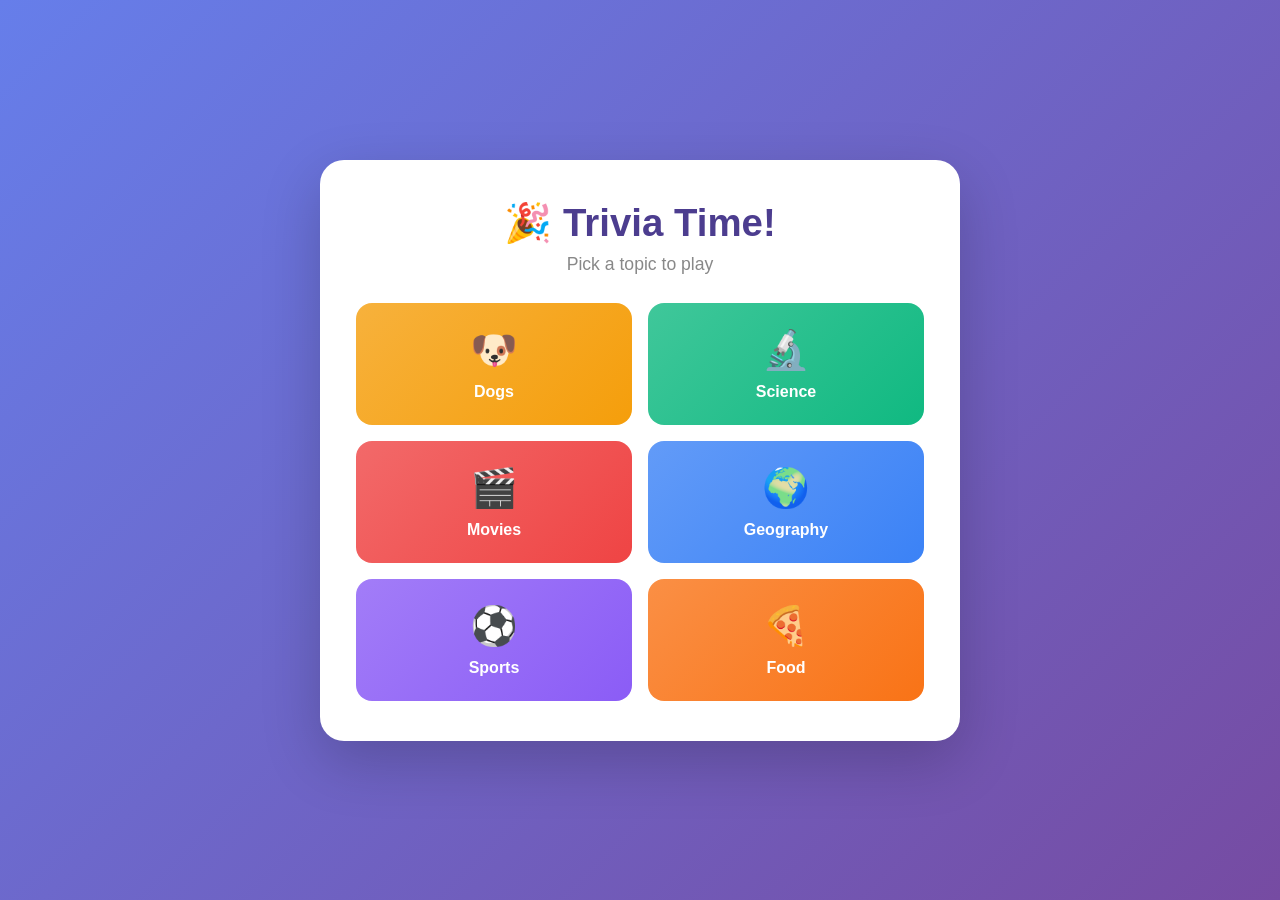
==== index.html @ 2eaff34d "Initial commit: trivia game with 6 topics including dogs" ====
<!DOCTYPE html>
<html lang="en">
<head>
  <meta charset="UTF-8" />
  <meta name="viewport" content="width=device-width, initial-scale=1.0" />
  <title>Trivia Time!</title>
  <link rel="stylesheet" href="style.css" />
</head>
<body>
  <div id="app">

    <!-- Screen: Topic Select -->
    <div id="screen-topics" class="screen active">
      <h1>🎉 Trivia Time!</h1>
      <p class="subtitle">Pick a topic to play</p>
      <div id="topic-grid"></div>
    </div>

    <!-- Screen: Question -->
    <div id="screen-question" class="screen">
      <div id="topic-badge"></div>
      <div id="progress-bar-wrap"><div id="progress-bar"></div></div>
      <p id="question-counter"></p>
      <h2 id="question-text"></h2>
      <div id="answers-grid"></div>
    </div>

    <!-- Screen: Results -->
    <div id="screen-results" class="screen">
      <div id="result-emoji"></div>
      <h2 id="result-title"></h2>
      <p id="result-score"></p>
      <p id="result-msg"></p>
      <button id="play-again-btn" onclick="goHome()">🏠 Pick Another Topic</button>
    </div>

  </div>
  <script src="game.js"></script>
</body>
</html>
---- style.css ----
* {
  box-sizing: border-box;
  margin: 0;
  padding: 0;
}

body {
  font-family: 'Segoe UI', Tahoma, Geneva, Verdana, sans-serif;
  background: linear-gradient(135deg, #667eea 0%, #764ba2 100%);
  min-height: 100vh;
  display: flex;
  align-items: center;
  justify-content: center;
  padding: 20px;
}

#app {
  width: 100%;
  max-width: 640px;
}

.screen {
  display: none;
  background: white;
  border-radius: 24px;
  padding: 40px 36px;
  box-shadow: 0 20px 60px rgba(0,0,0,0.2);
  animation: popIn 0.3s ease;
}

.screen.active {
  display: block;
}

@keyframes popIn {
  from { transform: scale(0.95); opacity: 0; }
  to   { transform: scale(1);    opacity: 1; }
}

/* ── Topic Select ── */
h1 {
  font-size: 2.4rem;
  text-align: center;
  color: #4c3d8f;
}

.subtitle {
  text-align: center;
  color: #888;
  margin: 8px 0 28px;
  font-size: 1.1rem;
}

#topic-grid {
  display: grid;
  grid-template-columns: 1fr 1fr;
  gap: 16px;
}

.topic-card {
  border: none;
  border-radius: 16px;
  padding: 24px 16px;
  font-size: 1rem;
  font-weight: 600;
  cursor: pointer;
  transition: transform 0.15s, box-shadow 0.15s;
  display: flex;
  flex-direction: column;
  align-items: center;
  gap: 10px;
  color: white;
}

.topic-card:hover {
  transform: translateY(-4px);
  box-shadow: 0 8px 24px rgba(0,0,0,0.15);
}

.topic-card .icon { font-size: 2.4rem; }

/* ── Question Screen ── */
#topic-badge {
  display: inline-block;
  background: #f0edff;
  color: #5a3fcf;
  font-weight: 700;
  font-size: 0.85rem;
  letter-spacing: 0.05em;
  text-transform: uppercase;
  border-radius: 999px;
  padding: 4px 14px;
  margin-bottom: 14px;
}

#progress-bar-wrap {
  background: #eee;
  border-radius: 999px;
  height: 8px;
  margin-bottom: 10px;
  overflow: hidden;
}

#progress-bar {
  height: 100%;
  background: linear-gradient(90deg, #667eea, #764ba2);
  border-radius: 999px;
  transition: width 0.4s ease;
}

#question-counter {
  text-align: right;
  color: #aaa;
  font-size: 0.85rem;
  margin-bottom: 18px;
}

#question-text {
  font-size: 1.35rem;
  color: #222;
  margin-bottom: 28px;
  line-height: 1.5;
}

#answers-grid {
  display: grid;
  grid-template-columns: 1fr 1fr;
  gap: 12px;
}

.answer-btn {
  border: 2px solid #e0e0e0;
  border-radius: 14px;
  padding: 18px 14px;
  font-size: 0.95rem;
  font-weight: 600;
  color: #333;
  background: #fafafa;
  cursor: pointer;
  transition: background 0.15s, border-color 0.15s, transform 0.1s;
  text-align: left;
  line-height: 1.4;
}

.answer-btn:hover:not(:disabled) {
  background: #f0edff;
  border-color: #a594f9;
  transform: scale(1.02);
}

.answer-btn.correct {
  background: #d4f5e0;
  border-color: #2ecc71;
  color: #166534;
}

.answer-btn.wrong {
  background: #fde8e8;
  border-color: #e74c3c;
  color: #991b1b;
}

.answer-btn:disabled { cursor: default; }

/* ── Results ── */
#screen-results {
  text-align: center;
}

#result-emoji {
  font-size: 5rem;
  margin-bottom: 16px;
}

#result-title {
  font-size: 2rem;
  color: #4c3d8f;
  margin-bottom: 10px;
}

#result-score {
  font-size: 1.4rem;
  font-weight: 700;
  color: #333;
  margin-bottom: 8px;
}

#result-msg {
  color: #777;
  margin-bottom: 32px;
  font-size: 1rem;
}

#play-again-btn {
  border: none;
  border-radius: 14px;
  padding: 16px 36px;
  font-size: 1.05rem;
  font-weight: 700;
  background: linear-gradient(135deg, #667eea, #764ba2);
  color: white;
  cursor: pointer;
  transition: transform 0.15s, box-shadow 0.15s;
}

#play-again-btn:hover {
  transform: translateY(-2px);
  box-shadow: 0 6px 20px rgba(102,126,234,0.4);
}
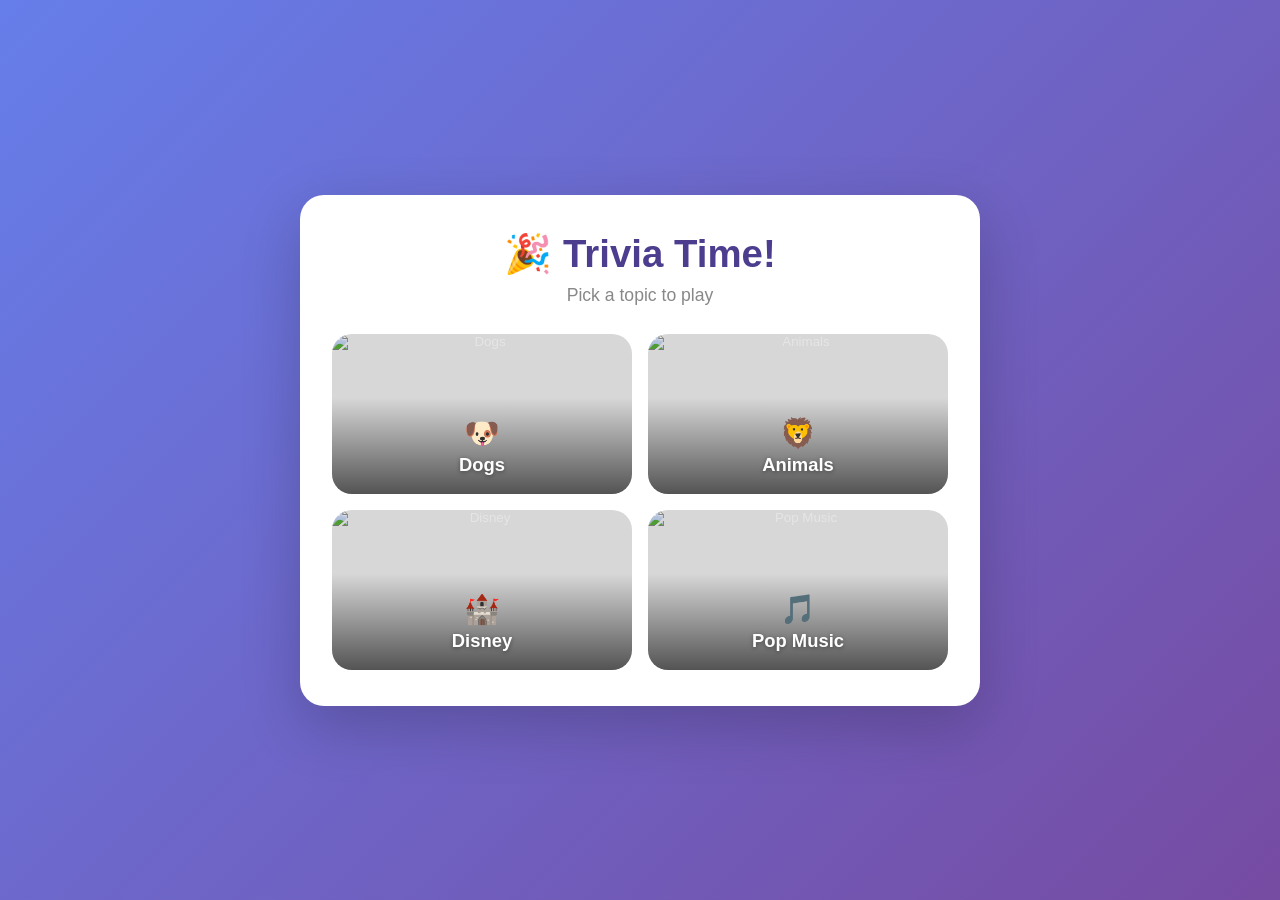
==== commit acdfcd61: "Add real images, 12 questions per topic, new topics: Animals, Disney, Pop Music" ====
--- a/index.html
+++ b/index.html
@@ -9,23 +9,24 @@
 <body>
   <div id="app">
 
-    <!-- Screen: Topic Select -->
     <div id="screen-topics" class="screen active">
       <h1>🎉 Trivia Time!</h1>
       <p class="subtitle">Pick a topic to play</p>
       <div id="topic-grid"></div>
     </div>
 
-    <!-- Screen: Question -->
     <div id="screen-question" class="screen">
       <div id="topic-badge"></div>
       <div id="progress-bar-wrap"><div id="progress-bar"></div></div>
       <p id="question-counter"></p>
+      <div id="question-image-wrap">
+        <img id="question-image" src="" alt="" />
+        <div id="image-placeholder">🔍</div>
+      </div>
       <h2 id="question-text"></h2>
       <div id="answers-grid"></div>
     </div>
 
-    <!-- Screen: Results -->
     <div id="screen-results" class="screen">
       <div id="result-emoji"></div>
       <h2 id="result-title"></h2>
--- a/style.css
+++ b/style.css
@@ -1,8 +1,4 @@
-* {
-  box-sizing: border-box;
-  margin: 0;
-  padding: 0;
-}
+* { box-sizing: border-box; margin: 0; padding: 0; }
 
 body {
   font-family: 'Segoe UI', Tahoma, Geneva, Verdana, sans-serif;
@@ -14,23 +10,17 @@
   padding: 20px;
 }
 
-#app {
-  width: 100%;
-  max-width: 640px;
-}
+#app { width: 100%; max-width: 680px; }
 
 .screen {
   display: none;
   background: white;
   border-radius: 24px;
-  padding: 40px 36px;
+  padding: 36px 32px;
   box-shadow: 0 20px 60px rgba(0,0,0,0.2);
   animation: popIn 0.3s ease;
 }
-
-.screen.active {
-  display: block;
-}
+.screen.active { display: block; }
 
 @keyframes popIn {
   from { transform: scale(0.95); opacity: 0; }
@@ -38,18 +28,8 @@
 }
 
 /* ── Topic Select ── */
-h1 {
-  font-size: 2.4rem;
-  text-align: center;
-  color: #4c3d8f;
-}
-
-.subtitle {
-  text-align: center;
-  color: #888;
-  margin: 8px 0 28px;
-  font-size: 1.1rem;
-}
+h1 { font-size: 2.4rem; text-align: center; color: #4c3d8f; }
+.subtitle { text-align: center; color: #888; margin: 8px 0 28px; font-size: 1.1rem; }
 
 #topic-grid {
   display: grid;
@@ -59,25 +39,48 @@
 
 .topic-card {
   border: none;
-  border-radius: 16px;
-  padding: 24px 16px;
-  font-size: 1rem;
-  font-weight: 600;
+  border-radius: 20px;
+  overflow: hidden;
   cursor: pointer;
   transition: transform 0.15s, box-shadow 0.15s;
+  position: relative;
+  height: 160px;
   display: flex;
   flex-direction: column;
   align-items: center;
-  gap: 10px;
+  justify-content: flex-end;
+  padding-bottom: 18px;
   color: white;
 }
+.topic-card:hover { transform: translateY(-4px); box-shadow: 0 10px 28px rgba(0,0,0,0.2); }
 
-.topic-card:hover {
-  transform: translateY(-4px);
-  box-shadow: 0 8px 24px rgba(0,0,0,0.15);
+.topic-card img {
+  position: absolute;
+  inset: 0;
+  width: 100%;
+  height: 100%;
+  object-fit: cover;
+  z-index: 0;
 }
-
-.topic-card .icon { font-size: 2.4rem; }
+.topic-card .overlay {
+  position: absolute;
+  inset: 0;
+  background: linear-gradient(to top, rgba(0,0,0,0.65) 0%, rgba(0,0,0,0.1) 60%);
+  z-index: 1;
+}
+.topic-card .card-label {
+  position: relative;
+  z-index: 2;
+  font-size: 1.15rem;
+  font-weight: 700;
+  text-shadow: 0 1px 4px rgba(0,0,0,0.4);
+}
+.topic-card .card-icon {
+  position: relative;
+  z-index: 2;
+  font-size: 1.8rem;
+  margin-bottom: 4px;
+}
 
 /* ── Question Screen ── */
 #topic-badge {
@@ -100,7 +103,6 @@
   margin-bottom: 10px;
   overflow: hidden;
 }
-
 #progress-bar {
   height: 100%;
   background: linear-gradient(90deg, #667eea, #764ba2);
@@ -108,30 +110,40 @@
   transition: width 0.4s ease;
 }
 
-#question-counter {
-  text-align: right;
-  color: #aaa;
-  font-size: 0.85rem;
-  margin-bottom: 18px;
+#question-counter { text-align: right; color: #aaa; font-size: 0.85rem; margin-bottom: 16px; }
+
+#question-image-wrap {
+  width: 100%;
+  height: 200px;
+  border-radius: 16px;
+  overflow: hidden;
+  margin-bottom: 20px;
+  background: #f3f0ff;
+  display: flex;
+  align-items: center;
+  justify-content: center;
+  position: relative;
+}
+#question-image {
+  width: 100%;
+  height: 100%;
+  object-fit: cover;
+  display: none;
+}
+#question-image.loaded { display: block; }
+#image-placeholder {
+  font-size: 4rem;
+  position: absolute;
 }
 
-#question-text {
-  font-size: 1.35rem;
-  color: #222;
-  margin-bottom: 28px;
-  line-height: 1.5;
-}
+#question-text { font-size: 1.25rem; color: #222; margin-bottom: 24px; line-height: 1.5; }
 
-#answers-grid {
-  display: grid;
-  grid-template-columns: 1fr 1fr;
-  gap: 12px;
-}
+#answers-grid { display: grid; grid-template-columns: 1fr 1fr; gap: 12px; }
 
 .answer-btn {
   border: 2px solid #e0e0e0;
   border-radius: 14px;
-  padding: 18px 14px;
+  padding: 16px 14px;
   font-size: 0.95rem;
   font-weight: 600;
   color: #333;
@@ -141,55 +153,17 @@
   text-align: left;
   line-height: 1.4;
 }
-
-.answer-btn:hover:not(:disabled) {
-  background: #f0edff;
-  border-color: #a594f9;
-  transform: scale(1.02);
-}
-
-.answer-btn.correct {
-  background: #d4f5e0;
-  border-color: #2ecc71;
-  color: #166534;
-}
-
-.answer-btn.wrong {
-  background: #fde8e8;
-  border-color: #e74c3c;
-  color: #991b1b;
-}
-
+.answer-btn:hover:not(:disabled) { background: #f0edff; border-color: #a594f9; transform: scale(1.02); }
+.answer-btn.correct { background: #d4f5e0; border-color: #2ecc71; color: #166534; }
+.answer-btn.wrong   { background: #fde8e8; border-color: #e74c3c; color: #991b1b; }
 .answer-btn:disabled { cursor: default; }
 
 /* ── Results ── */
-#screen-results {
-  text-align: center;
-}
-
-#result-emoji {
-  font-size: 5rem;
-  margin-bottom: 16px;
-}
-
-#result-title {
-  font-size: 2rem;
-  color: #4c3d8f;
-  margin-bottom: 10px;
-}
-
-#result-score {
-  font-size: 1.4rem;
-  font-weight: 700;
-  color: #333;
-  margin-bottom: 8px;
-}
-
-#result-msg {
-  color: #777;
-  margin-bottom: 32px;
-  font-size: 1rem;
-}
+#screen-results { text-align: center; }
+#result-emoji { font-size: 5rem; margin-bottom: 16px; }
+#result-title { font-size: 2rem; color: #4c3d8f; margin-bottom: 10px; }
+#result-score { font-size: 1.4rem; font-weight: 700; color: #333; margin-bottom: 8px; }
+#result-msg { color: #777; margin-bottom: 32px; font-size: 1rem; }
 
 #play-again-btn {
   border: none;
@@ -202,8 +176,4 @@
   cursor: pointer;
   transition: transform 0.15s, box-shadow 0.15s;
 }
-
-#play-again-btn:hover {
-  transform: translateY(-2px);
-  box-shadow: 0 6px 20px rgba(102,126,234,0.4);
-}
+#play-again-btn:hover { transform: translateY(-2px); box-shadow: 0 6px 20px rgba(102,126,234,0.4); }
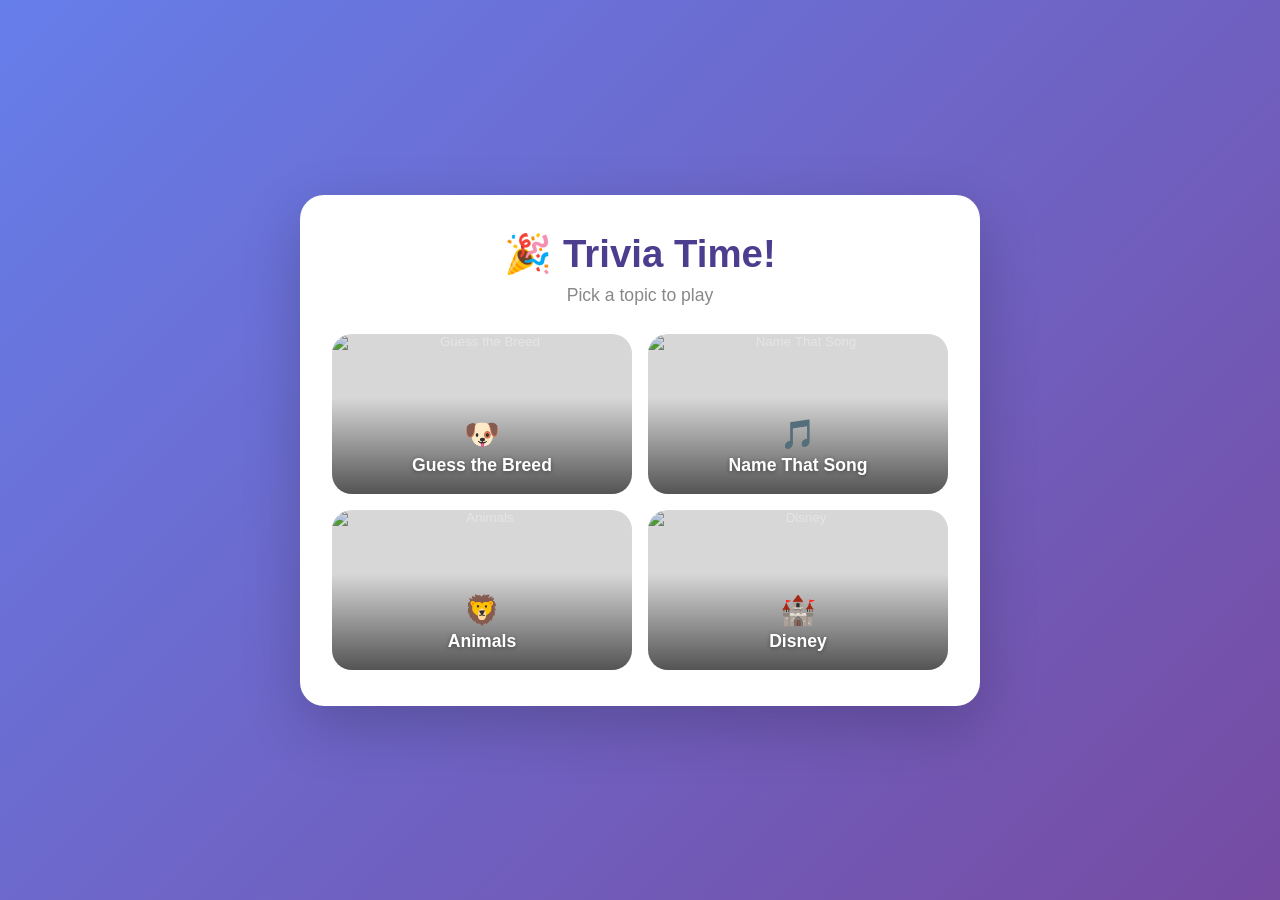
==== commit 1f3bea0f: "Dogs: guess breed from real photo via Dog CEO API; Music: Spotify player with hidden title" ====
--- a/index.html
+++ b/index.html
@@ -19,12 +19,7 @@
       <div id="topic-badge"></div>
       <div id="progress-bar-wrap"><div id="progress-bar"></div></div>
       <p id="question-counter"></p>
-      <div id="question-image-wrap">
-        <img id="question-image" src="" alt="" />
-        <div id="image-placeholder">🔍</div>
-      </div>
-      <h2 id="question-text"></h2>
-      <div id="answers-grid"></div>
+      <div id="question-area"></div>
     </div>
 
     <div id="screen-results" class="screen">
--- a/style.css
+++ b/style.css
@@ -24,7 +24,7 @@
 
 @keyframes popIn {
   from { transform: scale(0.95); opacity: 0; }
-  to   { transform: scale(1);    opacity: 1; }
+  to   { transform: scale(1); opacity: 1; }
 }
 
 /* ── Topic Select ── */
@@ -52,106 +52,88 @@
   padding-bottom: 18px;
   color: white;
 }
-.topic-card:hover { transform: translateY(-4px); box-shadow: 0 10px 28px rgba(0,0,0,0.2); }
-
+.topic-card:hover { transform: translateY(-4px); box-shadow: 0 10px 28px rgba(0,0,0,0.25); }
 .topic-card img {
-  position: absolute;
-  inset: 0;
-  width: 100%;
-  height: 100%;
-  object-fit: cover;
-  z-index: 0;
+  position: absolute; inset: 0; width: 100%; height: 100%; object-fit: cover; z-index: 0;
 }
 .topic-card .overlay {
-  position: absolute;
-  inset: 0;
+  position: absolute; inset: 0;
   background: linear-gradient(to top, rgba(0,0,0,0.65) 0%, rgba(0,0,0,0.1) 60%);
   z-index: 1;
 }
-.topic-card .card-label {
+.topic-card .card-label { position: relative; z-index: 2; font-size: 1.1rem; font-weight: 700; text-shadow: 0 1px 4px rgba(0,0,0,0.4); }
+.topic-card .card-icon  { position: relative; z-index: 2; font-size: 1.8rem; margin-bottom: 4px; }
+
+/* ── Question screen shared ── */
+#topic-badge {
+  display: inline-block;
+  background: #f0edff; color: #5a3fcf;
+  font-weight: 700; font-size: 0.82rem;
+  letter-spacing: 0.06em; text-transform: uppercase;
+  border-radius: 999px; padding: 4px 14px; margin-bottom: 14px;
+}
+#progress-bar-wrap { background: #eee; border-radius: 999px; height: 8px; margin-bottom: 10px; overflow: hidden; }
+#progress-bar { height: 100%; background: linear-gradient(90deg, #667eea, #764ba2); border-radius: 999px; transition: width 0.4s ease; }
+#question-counter { text-align: right; color: #aaa; font-size: 0.85rem; margin-bottom: 18px; }
+
+/* ── Standard question (Animals, Disney) ── */
+.q-image-wrap {
+  width: 100%; height: 210px; border-radius: 16px; overflow: hidden;
+  margin-bottom: 18px; background: #f3f0ff;
+  display: flex; align-items: center; justify-content: center; position: relative;
+}
+.q-image { width: 100%; height: 100%; object-fit: cover; display: none; }
+.q-image.loaded { display: block; }
+.q-placeholder { font-size: 3.5rem; position: absolute; }
+
+.q-text { font-size: 1.22rem; color: #222; margin-bottom: 22px; line-height: 1.5; }
+
+/* ── Breed guess (Dogs) ── */
+.breed-image-wrap {
+  width: 100%; height: 300px; border-radius: 16px; overflow: hidden;
+  margin-bottom: 22px; background: #f9f5ff;
+  display: flex; align-items: center; justify-content: center; position: relative;
+}
+.breed-image { width: 100%; height: 100%; object-fit: cover; display: none; }
+.breed-image.loaded { display: block; }
+.breed-placeholder { font-size: 2.2rem; color: #aaa; position: absolute; display: flex; flex-direction: column; align-items: center; gap: 8px; }
+.breed-placeholder span { font-size: 0.9rem; letter-spacing: 0.04em; }
+
+/* ── Music guess ── */
+.spotify-wrap {
   position: relative;
-  z-index: 2;
-  font-size: 1.15rem;
-  font-weight: 700;
-  text-shadow: 0 1px 4px rgba(0,0,0,0.4);
+  width: 100%; height: 80px;
+  border-radius: 12px; overflow: hidden;
+  margin-bottom: 6px;
 }
-.topic-card .card-icon {
-  position: relative;
-  z-index: 2;
-  font-size: 1.8rem;
-  margin-bottom: 4px;
+.spotify-iframe { width: 100%; height: 80px; border: none; display: block; border-radius: 12px; }
+
+/* Covers the track name / artist text in the Spotify embed, leaving controls visible */
+.spotify-cover {
+  position: absolute;
+  top: 0; left: 75px; right: 105px; bottom: 0;
+  background: #121212;
+  display: flex; align-items: center; justify-content: center;
+  color: #b3b3b3; font-size: 0.88rem; font-weight: 600;
+  letter-spacing: 0.08em; pointer-events: none;
+  transition: opacity 0.4s;
+}
+.spotify-cover.revealed { opacity: 0; }
+
+.music-hint {
+  font-size: 0.82rem; color: #aaa; text-align: center;
+  margin-bottom: 18px; letter-spacing: 0.03em;
 }
 
-/* ── Question Screen ── */
-#topic-badge {
-  display: inline-block;
-  background: #f0edff;
-  color: #5a3fcf;
-  font-weight: 700;
-  font-size: 0.85rem;
-  letter-spacing: 0.05em;
-  text-transform: uppercase;
-  border-radius: 999px;
-  padding: 4px 14px;
-  margin-bottom: 14px;
-}
-
-#progress-bar-wrap {
-  background: #eee;
-  border-radius: 999px;
-  height: 8px;
-  margin-bottom: 10px;
-  overflow: hidden;
-}
-#progress-bar {
-  height: 100%;
-  background: linear-gradient(90deg, #667eea, #764ba2);
-  border-radius: 999px;
-  transition: width 0.4s ease;
-}
-
-#question-counter { text-align: right; color: #aaa; font-size: 0.85rem; margin-bottom: 16px; }
-
-#question-image-wrap {
-  width: 100%;
-  height: 200px;
-  border-radius: 16px;
-  overflow: hidden;
-  margin-bottom: 20px;
-  background: #f3f0ff;
-  display: flex;
-  align-items: center;
-  justify-content: center;
-  position: relative;
-}
-#question-image {
-  width: 100%;
-  height: 100%;
-  object-fit: cover;
-  display: none;
-}
-#question-image.loaded { display: block; }
-#image-placeholder {
-  font-size: 4rem;
-  position: absolute;
-}
-
-#question-text { font-size: 1.25rem; color: #222; margin-bottom: 24px; line-height: 1.5; }
-
-#answers-grid { display: grid; grid-template-columns: 1fr 1fr; gap: 12px; }
+/* ── Answer buttons ── */
+.answers-grid { display: grid; grid-template-columns: 1fr 1fr; gap: 12px; }
 
 .answer-btn {
-  border: 2px solid #e0e0e0;
-  border-radius: 14px;
-  padding: 16px 14px;
-  font-size: 0.95rem;
-  font-weight: 600;
-  color: #333;
-  background: #fafafa;
-  cursor: pointer;
+  border: 2px solid #e0e0e0; border-radius: 14px;
+  padding: 16px 14px; font-size: 0.95rem; font-weight: 600;
+  color: #333; background: #fafafa; cursor: pointer;
   transition: background 0.15s, border-color 0.15s, transform 0.1s;
-  text-align: left;
-  line-height: 1.4;
+  text-align: left; line-height: 1.4;
 }
 .answer-btn:hover:not(:disabled) { background: #f0edff; border-color: #a594f9; transform: scale(1.02); }
 .answer-btn.correct { background: #d4f5e0; border-color: #2ecc71; color: #166534; }
@@ -163,17 +145,13 @@
 #result-emoji { font-size: 5rem; margin-bottom: 16px; }
 #result-title { font-size: 2rem; color: #4c3d8f; margin-bottom: 10px; }
 #result-score { font-size: 1.4rem; font-weight: 700; color: #333; margin-bottom: 8px; }
-#result-msg { color: #777; margin-bottom: 32px; font-size: 1rem; }
+#result-msg   { color: #777; margin-bottom: 32px; }
 
 #play-again-btn {
-  border: none;
-  border-radius: 14px;
-  padding: 16px 36px;
-  font-size: 1.05rem;
-  font-weight: 700;
+  border: none; border-radius: 14px; padding: 16px 36px;
+  font-size: 1.05rem; font-weight: 700;
   background: linear-gradient(135deg, #667eea, #764ba2);
-  color: white;
-  cursor: pointer;
+  color: white; cursor: pointer;
   transition: transform 0.15s, box-shadow 0.15s;
 }
 #play-again-btn:hover { transform: translateY(-2px); box-shadow: 0 6px 20px rgba(102,126,234,0.4); }
